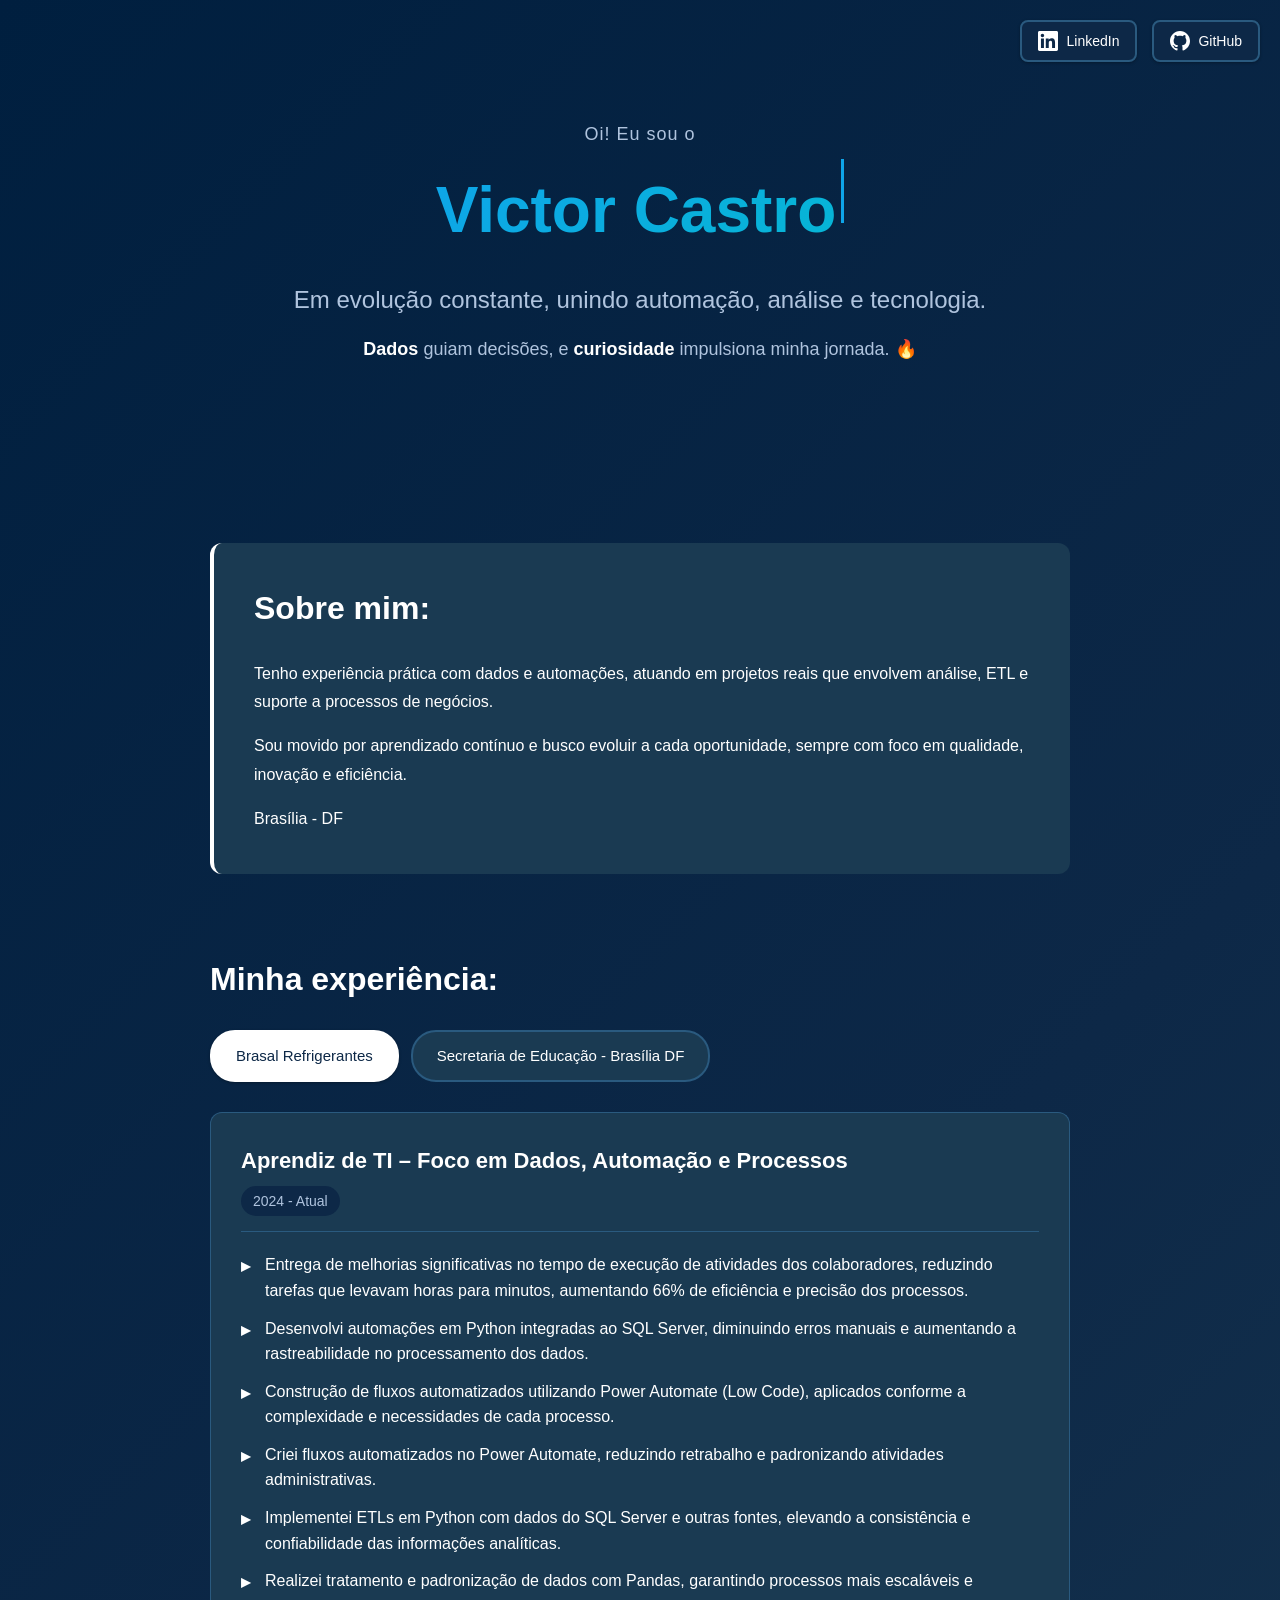
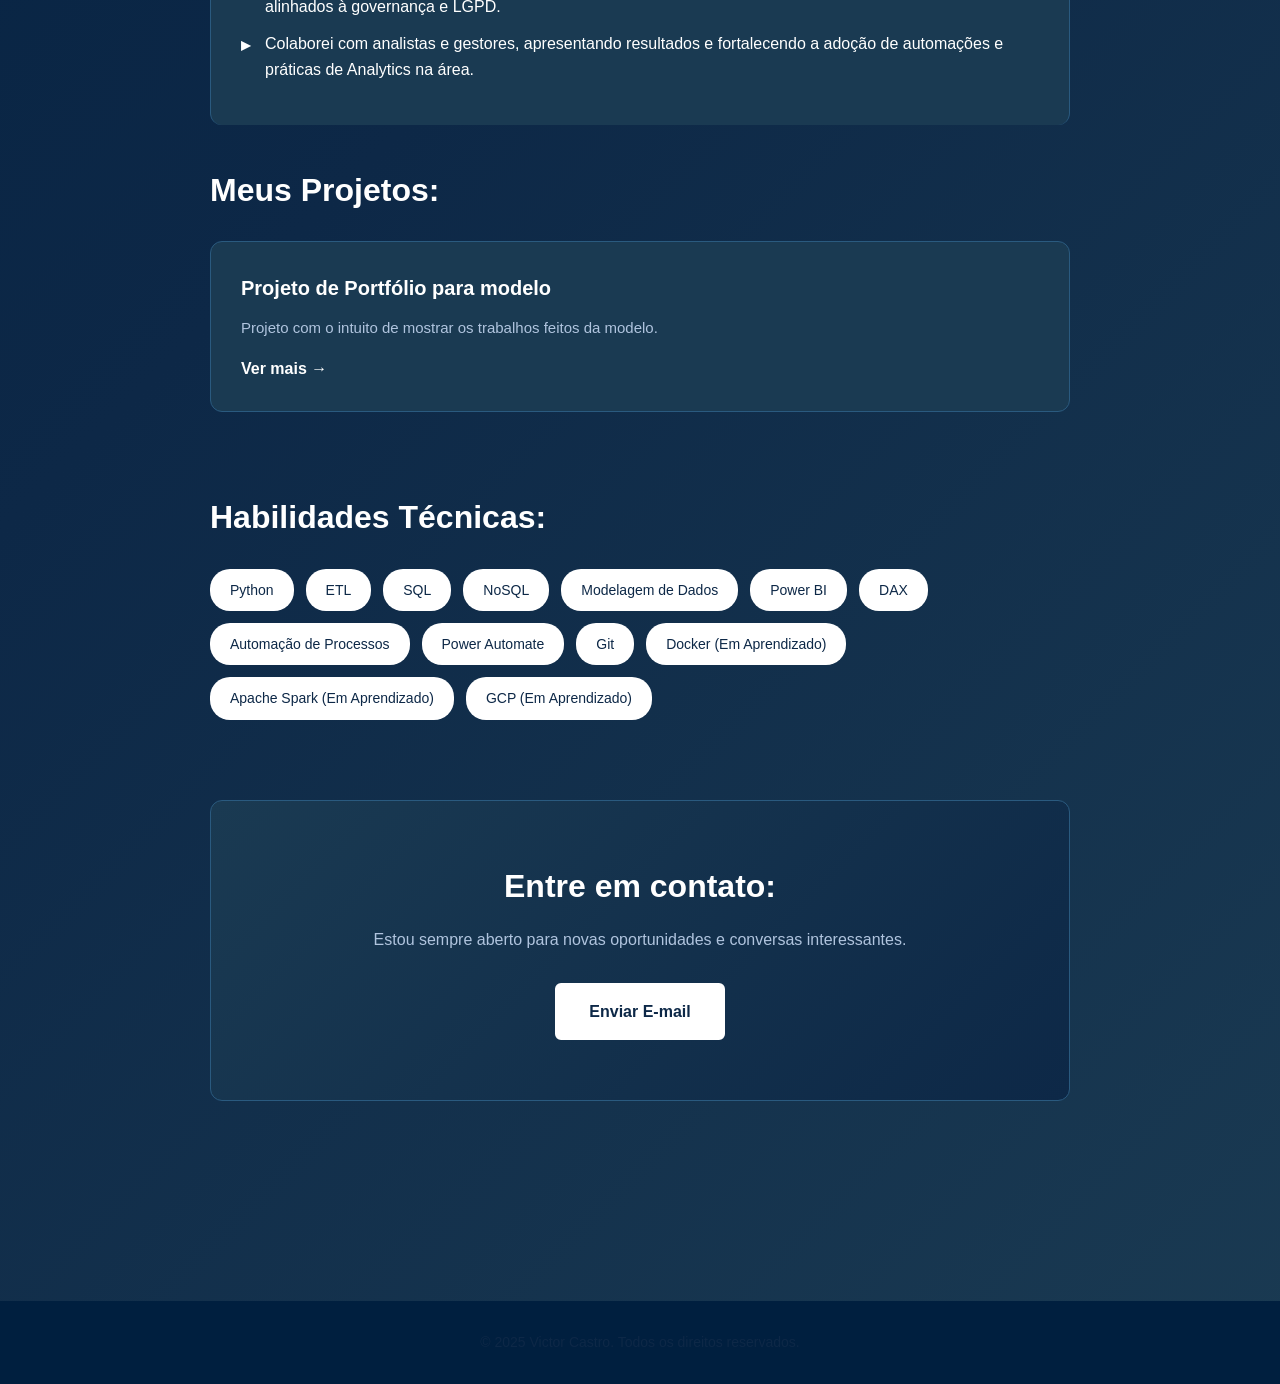
==== MeuPortfolio/index.html @ 65a2c8a4 "Add files via upload" ====
<!DOCTYPE html>
<html lang="pt-BR">

<head>
    <meta charset="UTF-8">
    <meta name="viewport" content="width=device-width, initial-scale=1.0">
    <title>Victor Castro - Portfólio</title>
    <link rel="stylesheet" href="assets/css/styles.css">
</head>

<body>
    <nav class="social-nav">
        <a href="https://linkedin.com/in/victor-castro-10756a274/" target="_blank" title="LinkedIn">
            <svg class="social-icon" viewBox="0 0 24 24" fill="currentColor">
                <path
                    d="M20.447 20.452h-3.554v-5.569c0-1.328-.027-3.037-1.852-3.037-1.853 0-2.136 1.445-2.136 2.939v5.667H9.351V9h3.414v1.561h.046c.477-.9 1.637-1.85 3.37-1.85 3.601 0 4.267 2.37 4.267 5.455v6.286zM5.337 7.433c-1.144 0-2.063-.926-2.063-2.065 0-1.138.92-2.063 2.063-2.063 1.14 0 2.064.925 2.064 2.063 0 1.139-.925 2.065-2.064 2.065zm1.782 13.019H3.555V9h3.564v11.452zM22.225 0H1.771C.792 0 0 .774 0 1.729v20.542C0 23.227.792 24 1.771 24h20.451C23.2 24 24 23.227 24 22.271V1.729C24 .774 23.2 0 22.225 0z" />
            </svg>
            <span>LinkedIn</span>
        </a>

        <a href="https://github.com/vitinhozy" target="_blank" title="GitHub">
            <svg class="social-icon" viewBox="0 0 24 24" fill="currentColor">
                <path
                    d="M12 0c-6.626 0-12 5.373-12 12 0 5.302 3.438 9.8 8.207 11.387.599.111.793-.261.793-.577v-2.234c-3.338.726-4.033-1.416-4.033-1.416-.546-1.387-1.333-1.756-1.333-1.756-1.089-.745.083-.729.083-.729 1.205.084 1.839 1.237 1.839 1.237 1.07 1.834 2.807 1.304 3.492.997.107-.775.418-1.305.762-1.604-2.665-.305-5.467-1.334-5.467-5.931 0-1.311.469-2.381 1.236-3.221-.124-.303-.535-1.524.117-3.176 0 0 1.008-.322 3.301 1.23.957-.266 1.983-.399 3.003-.404 1.02.005 2.047.138 3.006.404 2.291-1.552 3.297-1.23 3.297-1.23.653 1.653.242 2.874.118 3.176.77.84 1.235 1.911 1.235 3.221 0 4.609-2.807 5.624-5.479 5.921.43.372.823 1.102.823 2.222v3.293c0 .319.192.694.801.576 4.765-1.589 8.199-6.086 8.199-11.386 0-6.627-5.373-12-12-12z" />
            </svg>
            <span>GitHub</span>
        </a>
    </nav>

    <main class="container">
        <section class="hero">
            <div class="hero-content">
                <p class="hero-greeting">Oi! Eu sou o</p>
                <h1 class="hero-title"><span id="typing-text">Victor Castro</span><span class="cursor">|</span></h1>
                <p class="hero-subtitle">Em evolução constante, unindo automação,
                    análise e tecnologia.</p>

                <p class="hero-emphasis">
                    <span class="highlight">Dados</span> guiam decisões, e
                    <span class="highlight">curiosidade</span> impulsiona minha jornada. 🔥
                </p>
            </div>
        </section>


        <section class="about">
            <h2>Sobre mim:</h2>
            <p>Tenho experiência prática com dados e automações, atuando em projetos reais que envolvem análise, ETL e
                suporte a processos de negócios.</p>
            <p>Sou movido por aprendizado contínuo e busco evoluir a cada oportunidade, sempre com foco em qualidade,
                inovação e eficiência.</p>
            <p>Brasília - DF</p>
        </section>


        <section class="experience">
            <h2>Minha experiência:</h2>
            <div class="companies-list">
                <div class="company-item active" data-company="brasal">Brasal Refrigerantes</div>
                <div class="company-item" data-company="empresa2">Secretaria de Educação - Brasília DF</div>
            </div>

            <div id="experience-brasal" class="experience-content active">
                <div class="job-entry">
                    <div class="job-header">
                        <h3 class="job-title">Aprendiz de TI – Foco em Dados, Automação e Processos</h3>
                        <p class="job-date">2024 - Atual</p>
                    </div>

                    <ul class="job-description">
                        <li>Entrega de melhorias significativas no tempo de execução de atividades dos colaboradores,
                            reduzindo tarefas que levavam horas para minutos, aumentando
                            66% de eficiência e precisão dos processos.</li>
                        <li>Desenvolvi automações em Python integradas ao SQL Server, diminuindo erros manuais e
                            aumentando a rastreabilidade no processamento dos dados.</li>
                        <li>Construção de fluxos automatizados utilizando Power Automate (Low Code), aplicados conforme
                            a
                            complexidade e necessidades de cada processo.</li>
                        <li>Criei fluxos automatizados no Power Automate, reduzindo retrabalho e padronizando atividades
                            administrativas.</li>
                        <li>Implementei ETLs em Python com dados do SQL Server e outras fontes, elevando a consistência
                            e confiabilidade das informações analíticas.
                        </li>
                        <li>Realizei tratamento e padronização de dados com Pandas, garantindo processos mais escaláveis
                            e alinhados à governança e LGPD.</li>
                        <li>Colaborei com analistas e gestores, apresentando resultados e fortalecendo a adoção de
                            automações e práticas de Analytics na área.</li>
                    </ul>
                </div>
            </div>

            <div id="experience-empresa2" class="experience-content">
                <div class="job-entry">
                    <div class="job-header">
                        <h3 class="job-title">Estágio - Técnico em Informática</h3>
                        <p class="job-date">Mai 2024 - Set 2024</p>
                    </div>

                    <ul class="job-description">
                        <li>Contribuí para a redução de aproximadamente 30% no tempo médio de resolução de chamados,
                            proporcionando maior disponibilidade dos sistemas e melhor experiência aos usuários.</li>
                        <li>Diagnóstico e resolução de falhas técnicas, reduzindo tempo de inatividade e aumentando a
                            produtividade dos usuários.</li>
                        <li> Manutenção, configuração e montagem de computadores, impressoras e redes locais, garantindo
                            pleno funcionamento da infraestrutura.</li>
                        <li>Suporte técnico aos colaboradores, solucionando incidentes de hardware, software e
                            conectividade com rapidez e eficiência.</li>
                    </ul>
                </div>
            </div>


            <section class="projects">
                <h2>Meus Projetos:</h2>
                <div class="projects-grid">
                    <div class="project-card">
                        <h3>Projeto de Portfólio para modelo</h3>
                        <p>Projeto com o intuito de mostrar os trabalhos feitos da modelo.</p>
                        <a href="https://tainnaloboportfolio.netlify.app/" class="project-link">Ver mais →</a>
                    </div>
            </section>

            <section class="skills">
                <h2>Habilidades Técnicas:</h2>
                <div class="skills-grid">
                    <div class="skill-tag">Python</div>
                    <div class="skill-tag">ETL</div>
                    <div class="skill-tag">SQL</div>
                    <div class="skill-tag">NoSQL</div>
                    <div class="skill-tag">Modelagem de Dados</div>
                    <div class="skill-tag">Power BI</div>
                    <div class="skill-tag">DAX</div>
                    <div class="skill-tag">Automação de Processos</div>
                    <div class="skill-tag">Power Automate</div>
                    <div class="skill-tag">Git</div>
                    <div class="skill-tag">Docker (Em Aprendizado)</div>
                    <div class="skill-tag">Apache Spark (Em Aprendizado)</div>
                    <div class="skill-tag">GCP (Em Aprendizado)</div>
                </div>
            </section>

            <section class="contact">
                <h2>Entre em contato:</h2>
                <p>Estou sempre aberto para novas oportunidades e conversas interessantes.</p>
                <a href="mailto:victorrodrigo04@gmail.com" class="cta-button">Enviar E-mail</a>
            </section>
    </main>

    <footer class="footer">
        <p>&copy; 2025 Victor Castro. Todos os direitos reservados.</p>
    </footer>

    <script src="assets/js/main.js"></script>
</body>

</html>
---- MeuPortfolio/assets/css/styles.css ----
:root {
    --primary-color: #ffffff;
    --secondary-color: #001f3f;
    --text-dark: #ffffff;
    --text-light: #b0c4de;
    --bg-light: #1a3a52;
    --bg-white: #0d2847;
    --border-color: #2a5a7f;
    --shadow: 0 1px 3px rgba(0, 0, 0, 0.3);
    --shadow-lg: 0 10px 25px rgba(0, 0, 0, 0.3);
    --transition: all 0.3s ease;
}

* {
    margin: 0;
    padding: 0;
    box-sizing: border-box;
}

html {
    scroll-behavior: smooth;
}

body {
    font-family: -apple-system, BlinkMacSystemFont, 'Segoe UI', Roboto, Oxygen, Ubuntu, Cantarell, sans-serif;
    line-height: 1.6;
    color: var(--text-dark);
    background: linear-gradient(135deg, #001f3f 0%, #0d2847 50%, #1a3a52 100%);
    overflow-x: hidden;
    min-height: 100vh;
}

/* ============================================
   NAVEGAÇÃO DE REDES SOCIAIS
   ============================================ */

.social-nav {
    position: fixed;
    top: 20px;
    right: 20px;
    display: flex;
    gap: 15px;
    z-index: 1000;
    flex-wrap: wrap;
    justify-content: flex-end;
}

.social-nav a {
    display: flex;
    align-items: center;
    gap: 8px;
    padding: 8px 16px;
    background-color: var(--bg-white);
    border: 2px solid var(--border-color);
    border-radius: 8px;
    color: var(--text-dark);
    text-decoration: none;
    font-size: 14px;
    transition: var(--transition);
    box-shadow: var(--shadow);
}

.social-nav a:hover {
    border-color: var(--primary-color);
    color: var(--primary-color);
    transform: translateY(-2px);
    box-shadow: var(--shadow-lg);
}

.social-icon {
    width: 20px;
    height: 20px;
}

/* ============================================
   CONTAINER E LAYOUT
   ============================================ */

.container {
    max-width: 900px;
    margin: 0 auto;
    padding: 60px 20px;
}

section {
    margin-bottom: 80px;
    animation: fadeIn 0.6s ease-in;
}

@keyframes fadeIn {
    from {
        opacity: 0;
        transform: translateY(20px);
    }
    to {
        opacity: 1;
        transform: translateY(0);
    }
}

/* ============================================
   SEÇÃO HERO
   ============================================ */

.hero {
    text-align: center;
    padding: 60px 0;
}

.hero-greeting {
    font-size: 18px;
    color: var(--text-light);
    margin-bottom: 10px;
    letter-spacing: 1px;
}

.hero-title {
    font-size: 64px;
    font-weight: 700;
    margin-bottom: 20px;
    background: linear-gradient(135deg, #0ea5e9 0%, #06b6d4 100%);
    -webkit-background-clip: text;
    -webkit-text-fill-color: transparent;
    background-clip: text;
    min-height: 80px;
    display: inline-block;
}

#typing-text {
    display: inline-block;
    min-width: 400px;
}

.cursor {
    display: inline-block;
    width: 3px;
    height: 1em;
    background-color: #0ea5e9;
    margin-left: 5px;
    animation: blink 0.7s infinite;
}

@keyframes blink {
    0%, 49% {
        opacity: 1;
    }
    50%, 100% {
        opacity: 0;
    }
}

.hero-subtitle {
    font-size: 24px;
    color: var(--text-light);
    margin-bottom: 15px;
    font-weight: 500;
}

.hero-emphasis {
    font-size: 18px;
    color: var(--text-light);
    margin-bottom: 40px;
}

.highlight {
    color: var(--primary-color);
    font-weight: 600;
}

/* ============================================
   BOTÃO CTA
   ============================================ */

.cta-button {
    display: inline-block;
    padding: 14px 32px;
    background-color: var(--text-dark);
    color: var(--bg-white);
    text-decoration: none;
    border-radius: 6px;
    font-weight: 600;
    font-size: 16px;
    transition: var(--transition);
    border: 2px solid var(--text-dark);
    cursor: pointer;
}

.cta-button:hover {
    background-color: var(--primary-color);
    border-color: var(--primary-color);
    transform: translateY(-2px);
    box-shadow: var(--shadow-lg);
}

/* ============================================
   SEÇÃO SOBRE
   ============================================ */

.about {
    background-color: var(--bg-light);
    padding: 40px;
    border-radius: 12px;
    border-left: 4px solid var(--primary-color);
}

.about h2,
.experience h2,
.projects h2,
.skills h2,
.contact h2 {
    font-size: 32px;
    margin-bottom: 25px;
    color: var(--text-dark);
}

.about p {
    font-size: 16px;
    line-height: 1.8;
    color: var(--text-dark);
    margin-bottom: 15px;
}

.about p:last-child {
    margin-bottom: 0;
}

/* ============================================
   SEÇÃO EXPERIÊNCIA
   ============================================ */

.experience {
    margin-bottom: 80px;
}

.companies-list {
    display: flex;
    gap: 12px;
    flex-wrap: wrap;
    margin-bottom: 50px;
}

.company-item {
    padding: 10px 20px;
    background-color: var(--bg-light);
    border: 2px solid var(--border-color);
    border-radius: 20px;
    font-weight: 500;
    color: var(--text-dark);
    transition: var(--transition);
}

.company-item:hover {
    border-color: var(--primary-color);
    color: var(--primary-color);
}

.job-entry {
    margin-bottom: 40px;
    padding-bottom: 40px;
    border-bottom: 1px solid var(--border-color);
}

.job-entry:last-child {
    border-bottom: none;
}

.job-header {
    margin-bottom: 20px;
}

.job-title {
    font-size: 22px;
    font-weight: 600;
    color: var(--text-dark);
    margin-bottom: 8px;
}

.job-date {
    font-size: 14px;
    color: var(--text-light);
    font-weight: 500;
}

.job-description {
    list-style: none;
    padding-left: 0;
}

.job-description li {
    font-size: 16px;
    color: var(--text-dark);
    margin-bottom: 12px;
    padding-left: 24px;
    position: relative;
}

.job-description li:before {
    content: "▸";
    position: absolute;
    left: 0;
    color: var(--primary-color);
    font-weight: bold;
}

/* ============================================
   SEÇÃO PROJETOS
   ============================================ */

.projects-grid {
    display: grid;
    grid-template-columns: repeat(auto-fit, minmax(280px, 1fr));
    gap: 24px;
}

.project-card {
    background-color: var(--bg-light);
    padding: 30px;
    border-radius: 12px;
    border: 1px solid var(--border-color);
    transition: var(--transition);
}

.project-card:hover {
    transform: translateY(-5px);
    box-shadow: var(--shadow-lg);
    border-color: var(--primary-color);
}

.project-card h3 {
    font-size: 20px;
    margin-bottom: 12px;
    color: var(--text-dark);
}

.project-card p {
    font-size: 15px;
    color: var(--text-light);
    margin-bottom: 16px;
    line-height: 1.6;
}

.project-link {
    color: var(--primary-color);
    text-decoration: none;
    font-weight: 600;
    transition: var(--transition);
}

.project-link:hover {
    color: var(--text-dark);
    text-decoration: underline;
}

/* ============================================
   SEÇÃO HABILIDADES
   ============================================ */

.skills-grid {
    display: flex;
    flex-wrap: wrap;
    gap: 12px;
}

.skill-tag {
    padding: 10px 20px;
    background-color: var(--primary-color);
    color: var(--bg-white);
    border-radius: 20px;
    font-weight: 500;
    font-size: 14px;
    transition: var(--transition);
    cursor: default;
}

.skill-tag:hover {
    transform: scale(1.05);
    box-shadow: var(--shadow-lg);
}

/* ============================================
   SEÇÃO CONTATO
   ============================================ */

.contact {
    text-align: center;
    padding: 60px 40px;
    background: linear-gradient(135deg, var(--bg-light) 0%, var(--bg-white) 100%);
    border-radius: 12px;
    border: 1px solid var(--border-color);
}

.contact h2 {
    margin-bottom: 15px;
}

.contact p {
    font-size: 16px;
    color: var(--text-light);
    margin-bottom: 30px;
}

/* ============================================
   FOOTER
   ============================================ */

.footer {
    background-color: var(--secondary-color);
    color: var(--bg-white);
    text-align: center;
    padding: 30px 20px;
    margin-top: 60px;
}

.footer p {
    font-size: 14px;
}



@media (max-width: 768px) {
    .hero-title {
        font-size: 42px;
    }

    .hero-subtitle {
        font-size: 18px;
    }

    .social-nav {
        position: static;
        justify-content: center;
        margin-bottom: 30px;
        flex-direction: column;
        align-items: center;
    }

    .social-nav a {
        width: 100%;
        justify-content: center;
    }

    .container {
        padding: 30px 15px;
    }

    section {
        margin-bottom: 50px;
    }

    .about,
    .contact {
        padding: 30px 20px;
    }

    .projects-grid {
        grid-template-columns: 1fr;
    }

    .about h2,
    .experience h2,
    .projects h2,
    .skills h2,
    .contact h2 {
        font-size: 24px;
    }
}

@media (max-width: 480px) {
    .hero-title {
        font-size: 32px;
    }

    .hero-subtitle {
        font-size: 16px;
    }

    .hero-emphasis {
        font-size: 14px;
    }

    .cta-button {
        padding: 12px 24px;
        font-size: 14px;
    }

    .job-title {
        font-size: 18px;
    }

    .job-description li {
        font-size: 14px;
    }

    .project-card h3 {
        font-size: 18px;
    }

    .project-card p {
        font-size: 14px;
    }

    .skill-tag {
        font-size: 13px;
        padding: 8px 16px;
    }
}

/* ============================================
   SEÇÃO EXPERIÊNCIA INTERATIVA
   ============================================ */

.companies-list {
    display: flex;
    gap: 12px;
    flex-wrap: wrap;
    margin-bottom: 30px;
}

.company-item {
    padding: 12px 24px;
    background-color: var(--bg-light);
    border: 2px solid var(--border-color);
    border-radius: 25px;
    font-weight: 500;
    color: var(--text-dark);
    transition: var(--transition);
    cursor: pointer;
    font-size: 15px;
    user-select: none;
}

.company-item:hover {
    border-color: var(--primary-color);
    color: var(--primary-color);
    transform: translateY(-2px);
    box-shadow: var(--shadow);
}

.company-item.active {
    background-color: var(--primary-color);
    color: var(--bg-white);
    border-color: var(--primary-color);
    box-shadow: var(--shadow);
}

.company-item.active:hover {
    background-color: var(--primary-color);
    color: var(--bg-white);
    border-color: var(--primary-color);
}

.experience-content {
    display: none;
    opacity: 0;
    transform: translateY(20px);
    transition: opacity 0.5s ease, transform 0.5s ease;
}

.experience-content.active {
    display: block;
    opacity: 1;
    transform: translateY(0);
    animation: fadeInUp 0.5s ease;
}

@keyframes fadeInUp {
    from {
        opacity: 0;
        transform: translateY(20px);
    }
    to {
        opacity: 1;
        transform: translateY(0);
    }
}

.job-entry {
    background-color: var(--bg-light);
    padding: 30px;
    border-radius: 12px;
    border: 1px solid var(--border-color);
    transition: var(--transition);
}

.job-entry:hover {
    box-shadow: var(--shadow);
    border-color: var(--primary-color);
}

.job-header {
    margin-bottom: 20px;
    padding-bottom: 15px;
    border-bottom: 1px solid var(--border-color);
}

.job-title {
    font-size: 22px;
    font-weight: 600;
    color: var(--text-dark);
    margin-bottom: 8px;
}

.job-date {
    font-size: 14px;
    color: var(--text-light);
    font-weight: 500;
    display: inline-block;
    padding: 4px 12px;
    background-color: var(--bg-white);
    border-radius: 15px;
}

.job-description {
    list-style: none;
    padding-left: 0;
}

.job-description li {
    font-size: 16px;
    color: var(--text-dark);
    margin-bottom: 12px;
    padding-left: 24px;
    position: relative;
    line-height: 1.6;
}

.job-description li:before {
    content: "▸";
    position: absolute;
    left: 0;
    color: var(--primary-color);
    font-weight: bold;
    font-size: 18px;
}

@media (max-width: 768px) {
    .companies-list {
        justify-content: center;
    }
    
    .company-item {
        padding: 10px 20px;
        font-size: 14px;
    }
    
    .job-entry {
        padding: 20px;
    }
    
    .job-title {
        font-size: 18px;
    }
    
    .job-description li {
        font-size: 14px;
    }
}

@media (max-width: 480px) {
    .companies-list {
        flex-direction: column;
        align-items: center;
        gap: 8px;
    }
    
    .company-item {
        width: 100%;
        text-align: center;
        max-width: 250px;
    }
}
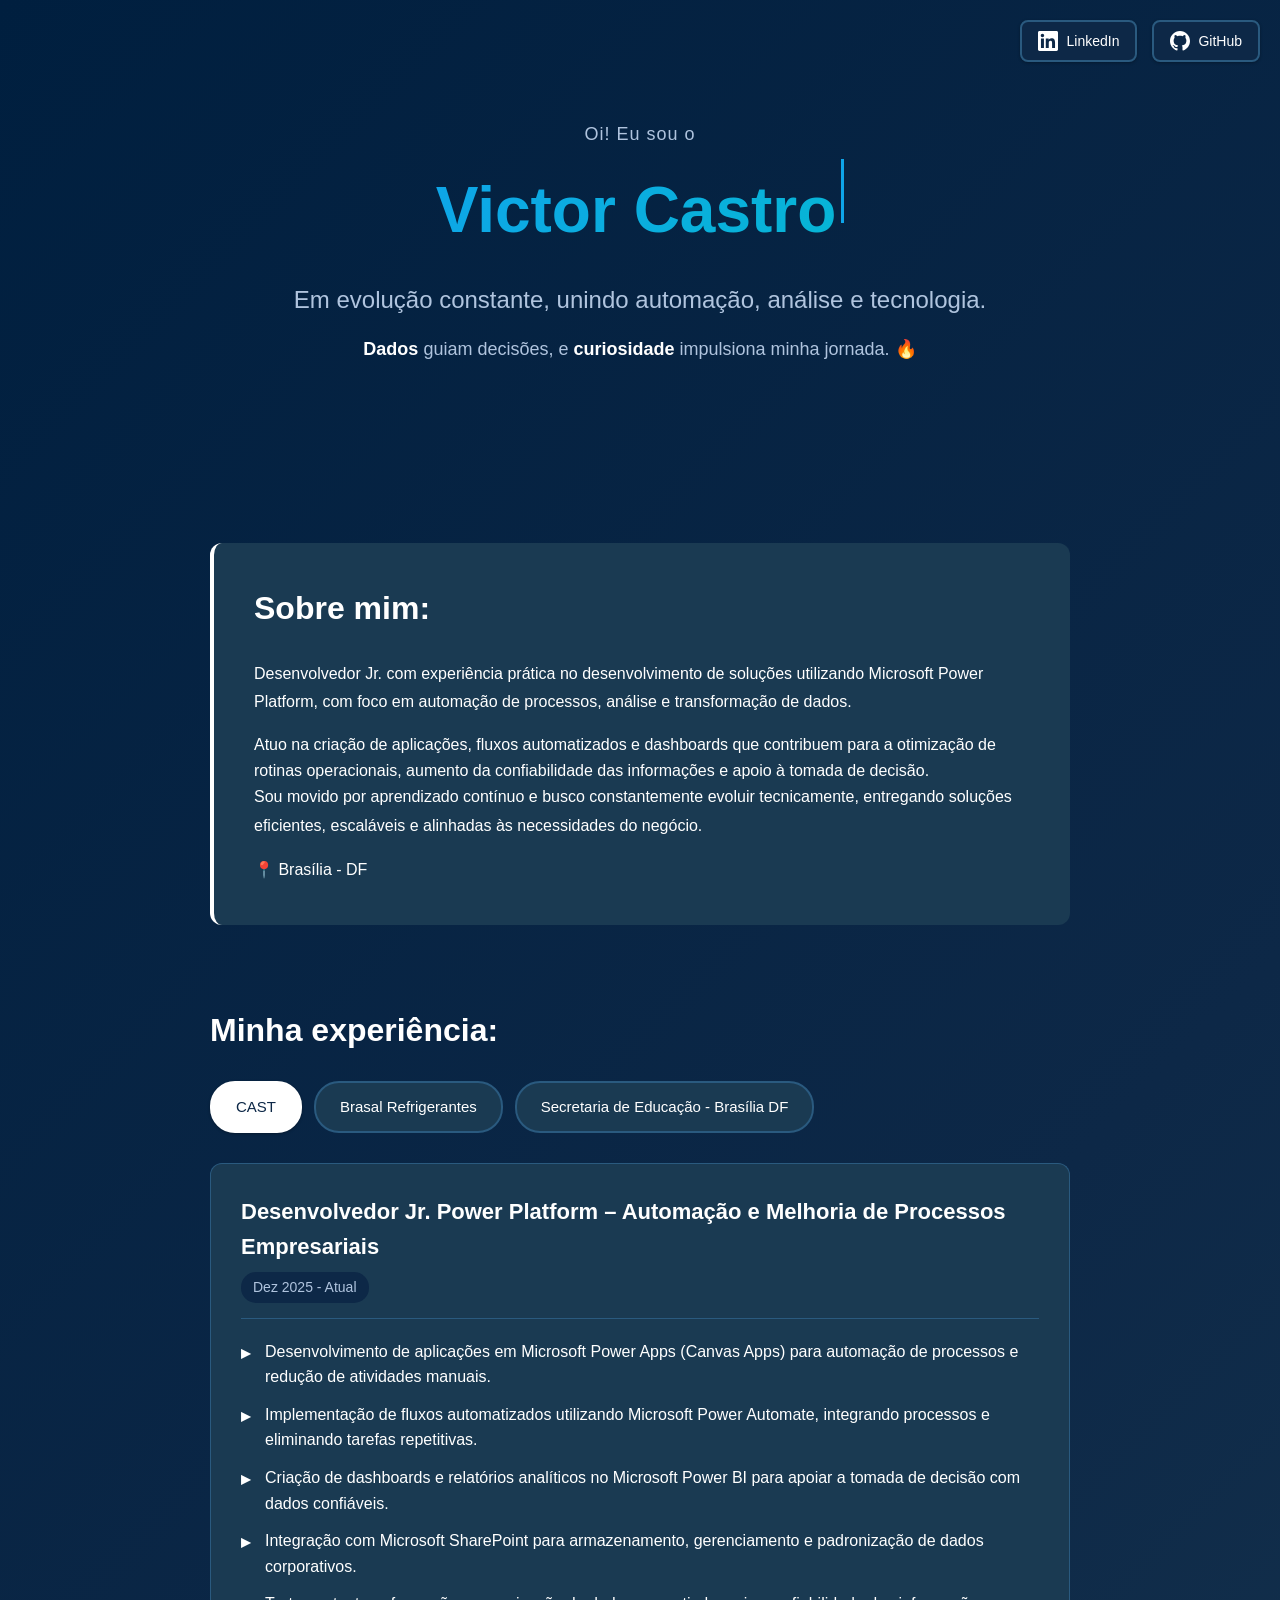
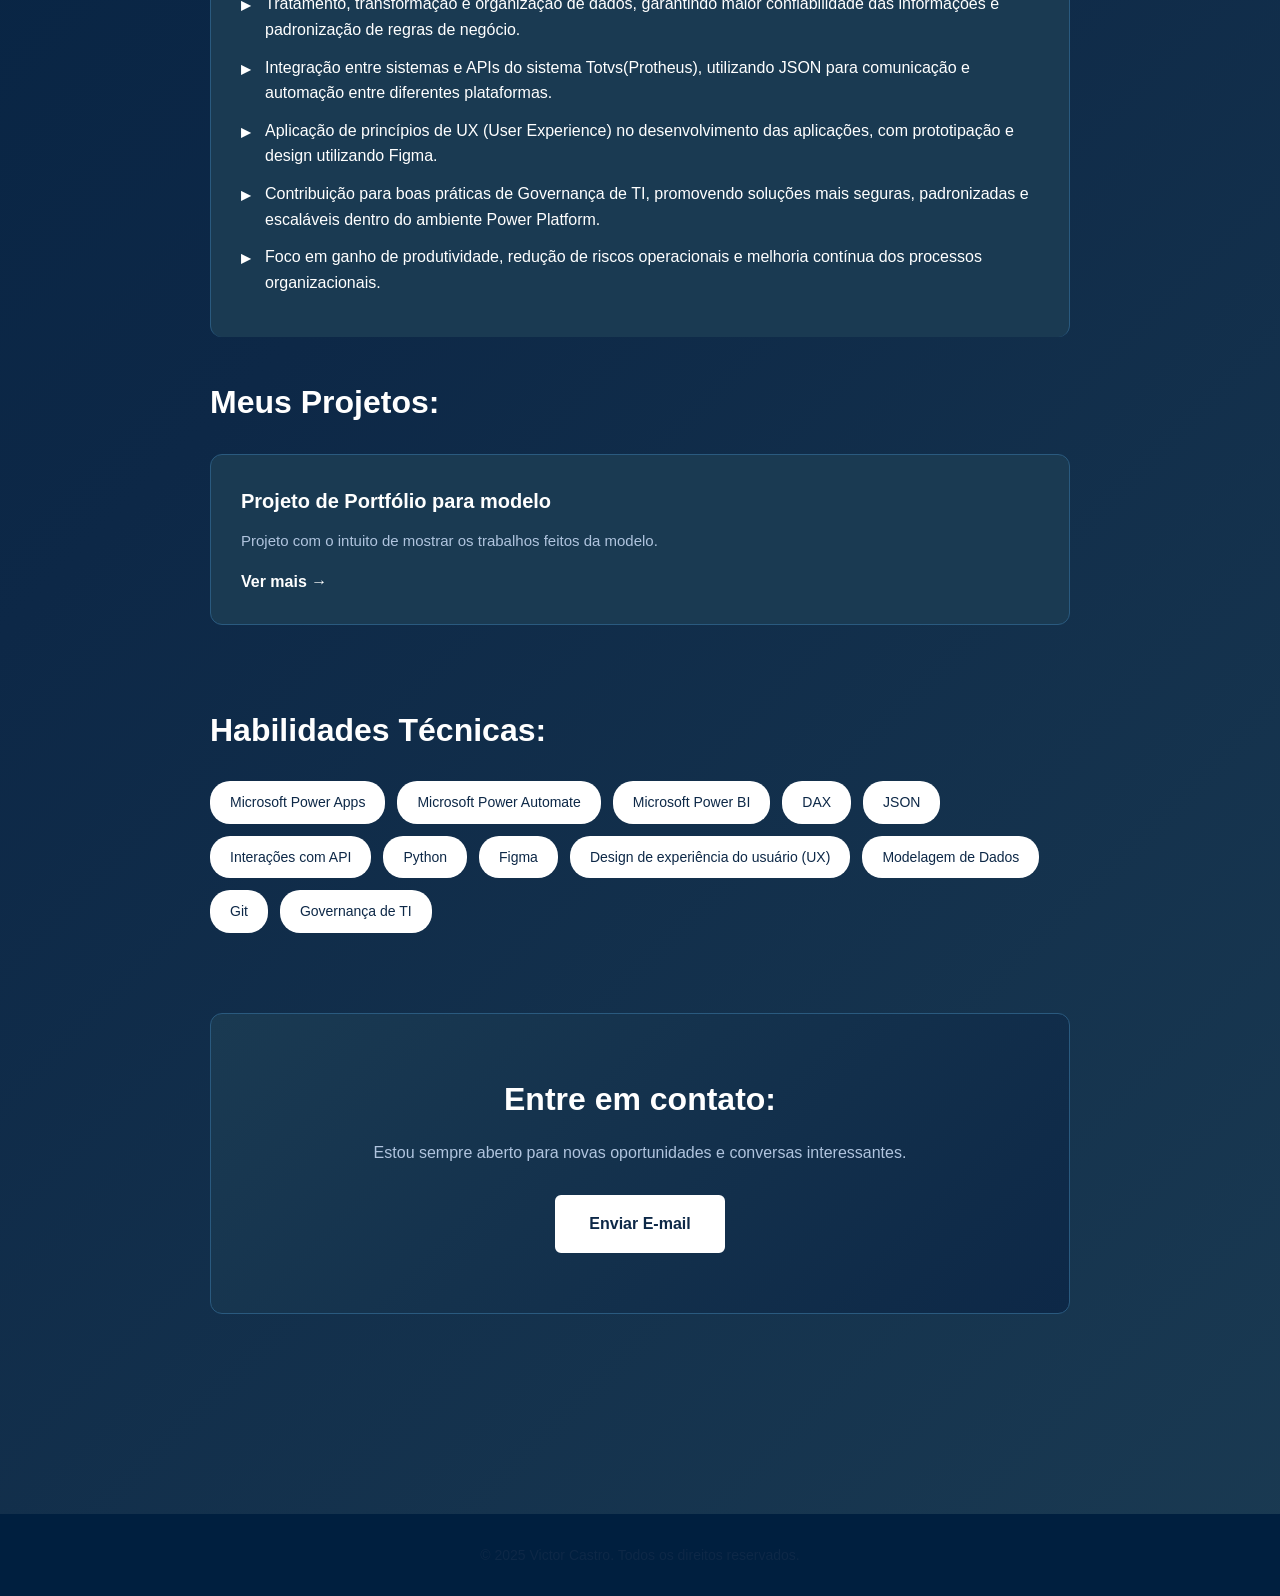
==== commit 2d742d0b: "up" ====
--- a/MeuPortfolio/index.html
+++ b/MeuPortfolio/index.html
@@ -45,26 +45,71 @@
 
         <section class="about">
             <h2>Sobre mim:</h2>
-            <p>Tenho experiência prática com dados e automações, atuando em projetos reais que envolvem análise, ETL e
-                suporte a processos de negócios.</p>
-            <p>Sou movido por aprendizado contínuo e busco evoluir a cada oportunidade, sempre com foco em qualidade,
-                inovação e eficiência.</p>
-            <p>Brasília - DF</p>
+            <p>Desenvolvedor Jr. com experiência prática no desenvolvimento de soluções utilizando Microsoft Power
+                Platform, com foco em automação de processos, análise e transformação de dados.
+            </p>
+            Atuo na criação de aplicações, fluxos automatizados e dashboards que contribuem para a otimização de rotinas
+            operacionais, aumento da confiabilidade das informações e apoio à tomada de decisão.
+
+            <p>Sou movido por aprendizado contínuo e busco constantemente evoluir tecnicamente, entregando soluções
+                eficientes, escaláveis e alinhadas às necessidades do negócio.
+            </p>
+            <p>📍 Brasília - DF</p>
         </section>
-
 
         <section class="experience">
             <h2>Minha experiência:</h2>
             <div class="companies-list">
-                <div class="company-item active" data-company="brasal">Brasal Refrigerantes</div>
+                <div class="company-item active" data-company="cast">CAST</div>
+                <div class="company-item " data-company="brasal">Brasal Refrigerantes</div>
                 <div class="company-item" data-company="empresa2">Secretaria de Educação - Brasília DF</div>
             </div>
 
-            <div id="experience-brasal" class="experience-content active">
+            <div id="experience-cast" class="experience-content active">
+                <div class="job-entry">
+                    <div class="job-header">
+                        <h3 class="job-title">Desenvolvedor Jr. Power Platform – Automação e Melhoria de Processos
+                            Empresariais</h3>
+                        <p class="job-date">Dez 2025 - Atual</p>
+                    </div>
+
+                    <ul class="job-description">
+                        <li>Desenvolvimento de aplicações em Microsoft Power Apps (Canvas Apps) para automação de
+                            processos e redução de atividades manuais.</li>
+
+                        <li>Implementação de fluxos automatizados utilizando Microsoft Power Automate, integrando
+                            processos e eliminando tarefas repetitivas.</li>
+
+                        <li>Criação de dashboards e relatórios analíticos no Microsoft Power BI para apoiar a tomada
+                            de decisão com dados confiáveis.</li>
+
+                        <li>Integração com Microsoft SharePoint para armazenamento, gerenciamento e padronização de
+                            dados corporativos.</li>
+
+                        <li>Tratamento, transformação e organização de dados, garantindo maior confiabilidade das
+                            informações e padronização de regras de negócio.</li>
+
+                        <li>Integração entre sistemas e APIs do sistema Totvs(Protheus), utilizando JSON para comunicação e automação entre
+                            diferentes plataformas.</li>
+
+                        <li>Aplicação de princípios de UX (User Experience) no desenvolvimento das aplicações, com
+                            prototipação e design utilizando Figma.</li>
+
+                        <li>Contribuição para boas práticas de Governança de TI, promovendo soluções mais seguras,
+                            padronizadas e escaláveis dentro do ambiente Power Platform.</li>
+
+                        <li>Foco em ganho de produtividade, redução de riscos operacionais e melhoria contínua dos
+                            processos organizacionais.</li>
+
+                    </ul>
+                </div>
+            </div>
+
+            <div id="experience-brasal" class="experience-content">
                 <div class="job-entry">
                     <div class="job-header">
                         <h3 class="job-title">Aprendiz de TI – Foco em Dados, Automação e Processos</h3>
-                        <p class="job-date">2024 - Atual</p>
+                        <p class="job-date"> Set 2024 - Dez 2025</p>
                     </div>
 
                     <ul class="job-description">
@@ -123,19 +168,18 @@
             <section class="skills">
                 <h2>Habilidades Técnicas:</h2>
                 <div class="skills-grid">
+                    <div class="skill-tag">Microsoft Power Apps</div>
+                    <div class="skill-tag">Microsoft Power Automate</div>
+                    <div class="skill-tag">Microsoft Power BI</div>
+                    <div class="skill-tag">DAX</div>
+                    <div class="skill-tag">JSON</div>
+                    <div class="skill-tag">Interações com API</div>
                     <div class="skill-tag">Python</div>
-                    <div class="skill-tag">ETL</div>
-                    <div class="skill-tag">SQL</div>
-                    <div class="skill-tag">NoSQL</div>
+                    <div class="skill-tag">Figma</div>
+                    <div class="skill-tag">Design de experiência do usuário (UX)</div>
                     <div class="skill-tag">Modelagem de Dados</div>
-                    <div class="skill-tag">Power BI</div>
-                    <div class="skill-tag">DAX</div>
-                    <div class="skill-tag">Automação de Processos</div>
-                    <div class="skill-tag">Power Automate</div>
                     <div class="skill-tag">Git</div>
-                    <div class="skill-tag">Docker (Em Aprendizado)</div>
-                    <div class="skill-tag">Apache Spark (Em Aprendizado)</div>
-                    <div class="skill-tag">GCP (Em Aprendizado)</div>
+                    <div class="skill-tag">Governança de TI</div>
                 </div>
             </section>
 
